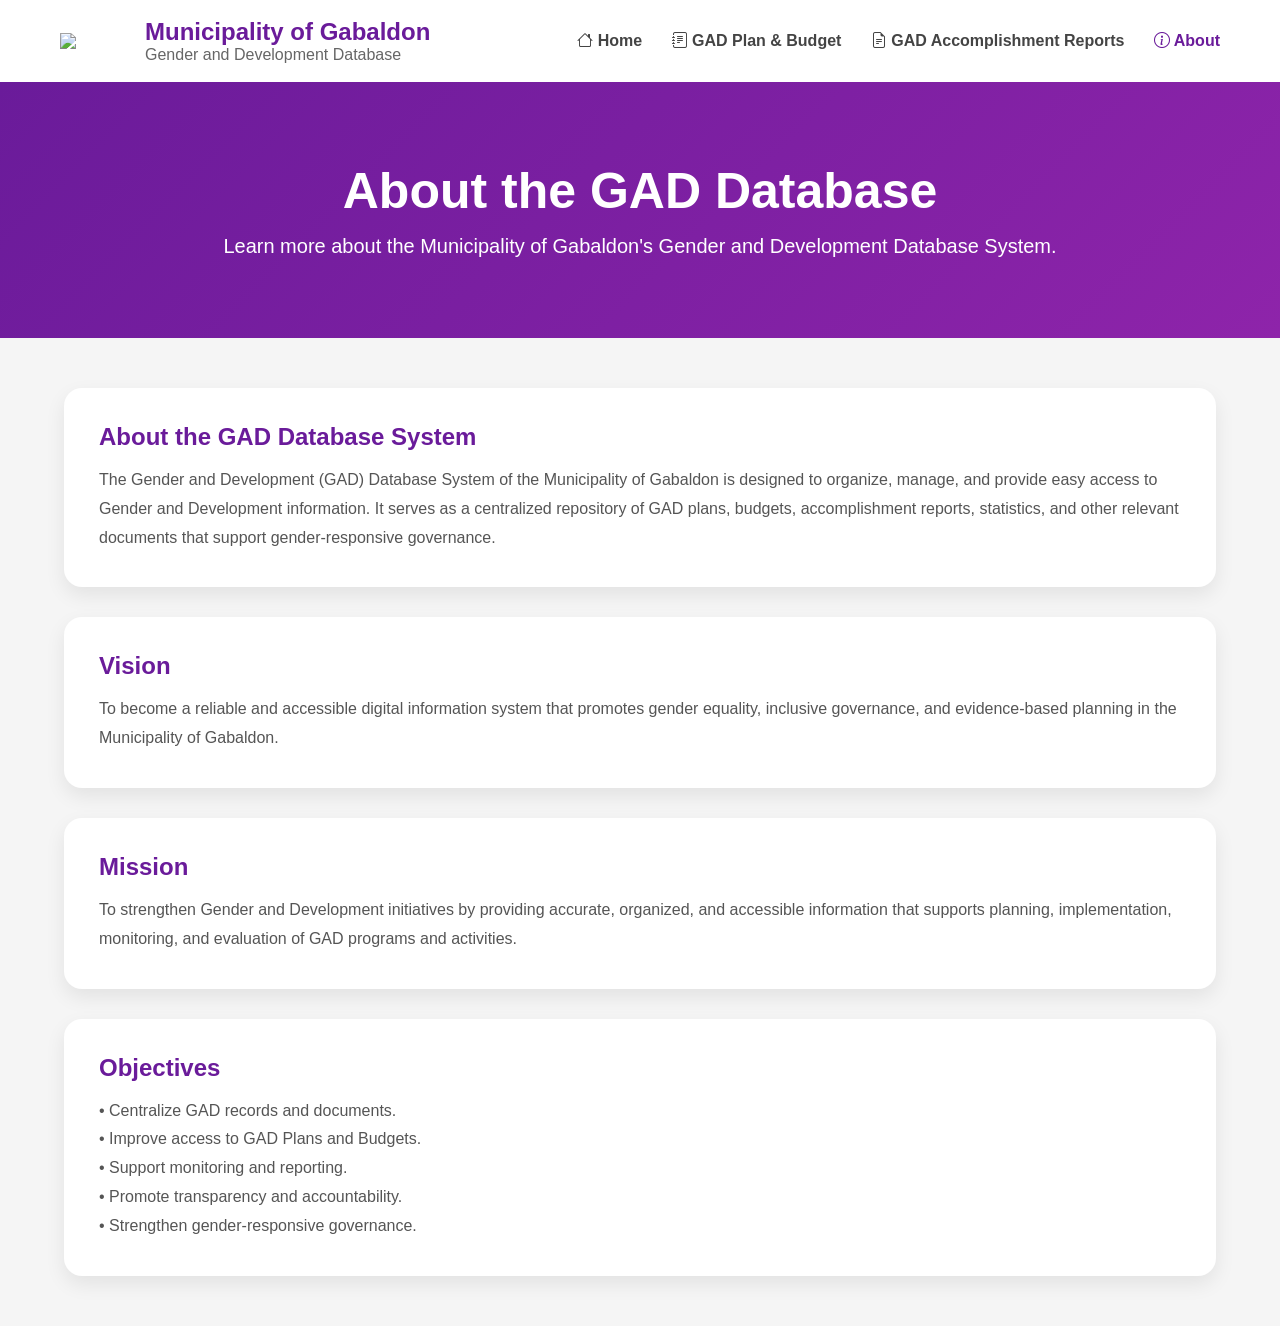
==== about.html @ 220d92e8 "Add files via upload" ====
<!DOCTYPE html>
<html lang="en">
<head>
<meta charset="UTF-8">
<meta name="viewport" content="width=device-width, initial-scale=1.0">

<title>About</title>

<link rel="stylesheet" href="about.css">

<link rel="stylesheet"
href="https://cdn.jsdelivr.net/npm/bootstrap-icons@1.11.3/font/bootstrap-icons.min.css">

</head>

<body>

<header class="topbar">

<div class="logo">

<img src="logo gabaldon.png" width="70">

<div>

<h2>Municipality of Gabaldon</h2>

<p>Gender and Development Database</p>

</div>

</div>

<nav>

<a href="index.html">
    <i class="bi bi-house"></i> Home
</a>

<a href="gad-plan-budget.html">
    <i class="bi bi-journal-text"></i> GAD Plan & Budget
</a>

<a href="gad-reports.html">
    <i class="bi bi-file-earmark-text"></i> GAD Accomplishment Reports
</a>

<a class="active" href="about.html">
    <i class="bi bi-info-circle"></i> About
</a>

</nav>
</header>

<section class="hero">

<h1>About the GAD Database</h1>

<p>
Learn more about the Municipality of Gabaldon's
Gender and Development Database System.
</p>

</section>
<div class="container">

<div class="about-card">

<h2>About the GAD Database System</h2>

<p>

The Gender and Development (GAD) Database System of the Municipality of Gabaldon is designed to organize, manage, and provide easy access to Gender and Development information. It serves as a centralized repository of GAD plans, budgets, accomplishment reports, statistics, and other relevant documents that support gender-responsive governance.

</p>

</div>

<div class="about-card">

<h2>Vision</h2>

<p>

To become a reliable and accessible digital information system that promotes gender equality, inclusive governance, and evidence-based planning in the Municipality of Gabaldon.

</p>

</div>

<div class="about-card">

<h2>Mission</h2>

<p>

To strengthen Gender and Development initiatives by providing accurate, organized, and accessible information that supports planning, implementation, monitoring, and evaluation of GAD programs and activities.

</p>

</div>

<div class="about-card">

<h2>Objectives</h2>

<p>

• Centralize GAD records and documents.<br>

• Improve access to GAD Plans and Budgets.<br>

• Support monitoring and reporting.<br>

• Promote transparency and accountability.<br>

• Strengthen gender-responsive governance.

</p>

</div>

</div>
</body>

</html>
---- about.css ----
/* GENERAL */

*{
    margin:0;
    padding:0;
    box-sizing:border-box;
    font-family:Arial,sans-serif;
}

body{
    background:#f5f5f5;
}

/* HEADER */

.topbar{
    background:#fff;
    display:flex;
    justify-content:space-between;
    align-items:center;
    padding:18px 60px;
    box-shadow:0 2px 10px rgba(0,0,0,.1);
}

.logo{
    display:flex;
    align-items:center;
    gap:15px;
}

.logo h2{
    color:#6A1B9A;
}

.logo p{
    color:#666;
}

nav a{
    text-decoration:none;
    color:#444;
    margin-left:25px;
    font-weight:bold;
}

nav a.active,
nav a:hover{
    color:#6A1B9A;
}

/* HERO */

.hero{

    background:linear-gradient(135deg,#6A1B9A,#8E24AA);

    color:white;

    text-align:center;

    padding:80px 20px;

}

.hero h1{

    font-size:50px;

}

.hero p{

    margin-top:15px;

    font-size:20px;

}

/* CONTENT */

.container{

    width:90%;

    max-width:1200px;

    margin:50px auto;

}

/* CARD */

.about-card{

    background:white;

    padding:35px;

    border-radius:18px;

    margin-bottom:30px;

    box-shadow:0 8px 20px rgba(0,0,0,.08);

}

.about-card h2{

    color:#6A1B9A;

    margin-bottom:15px;

}

.about-card p{

    line-height:1.8;

    color:#555;

}
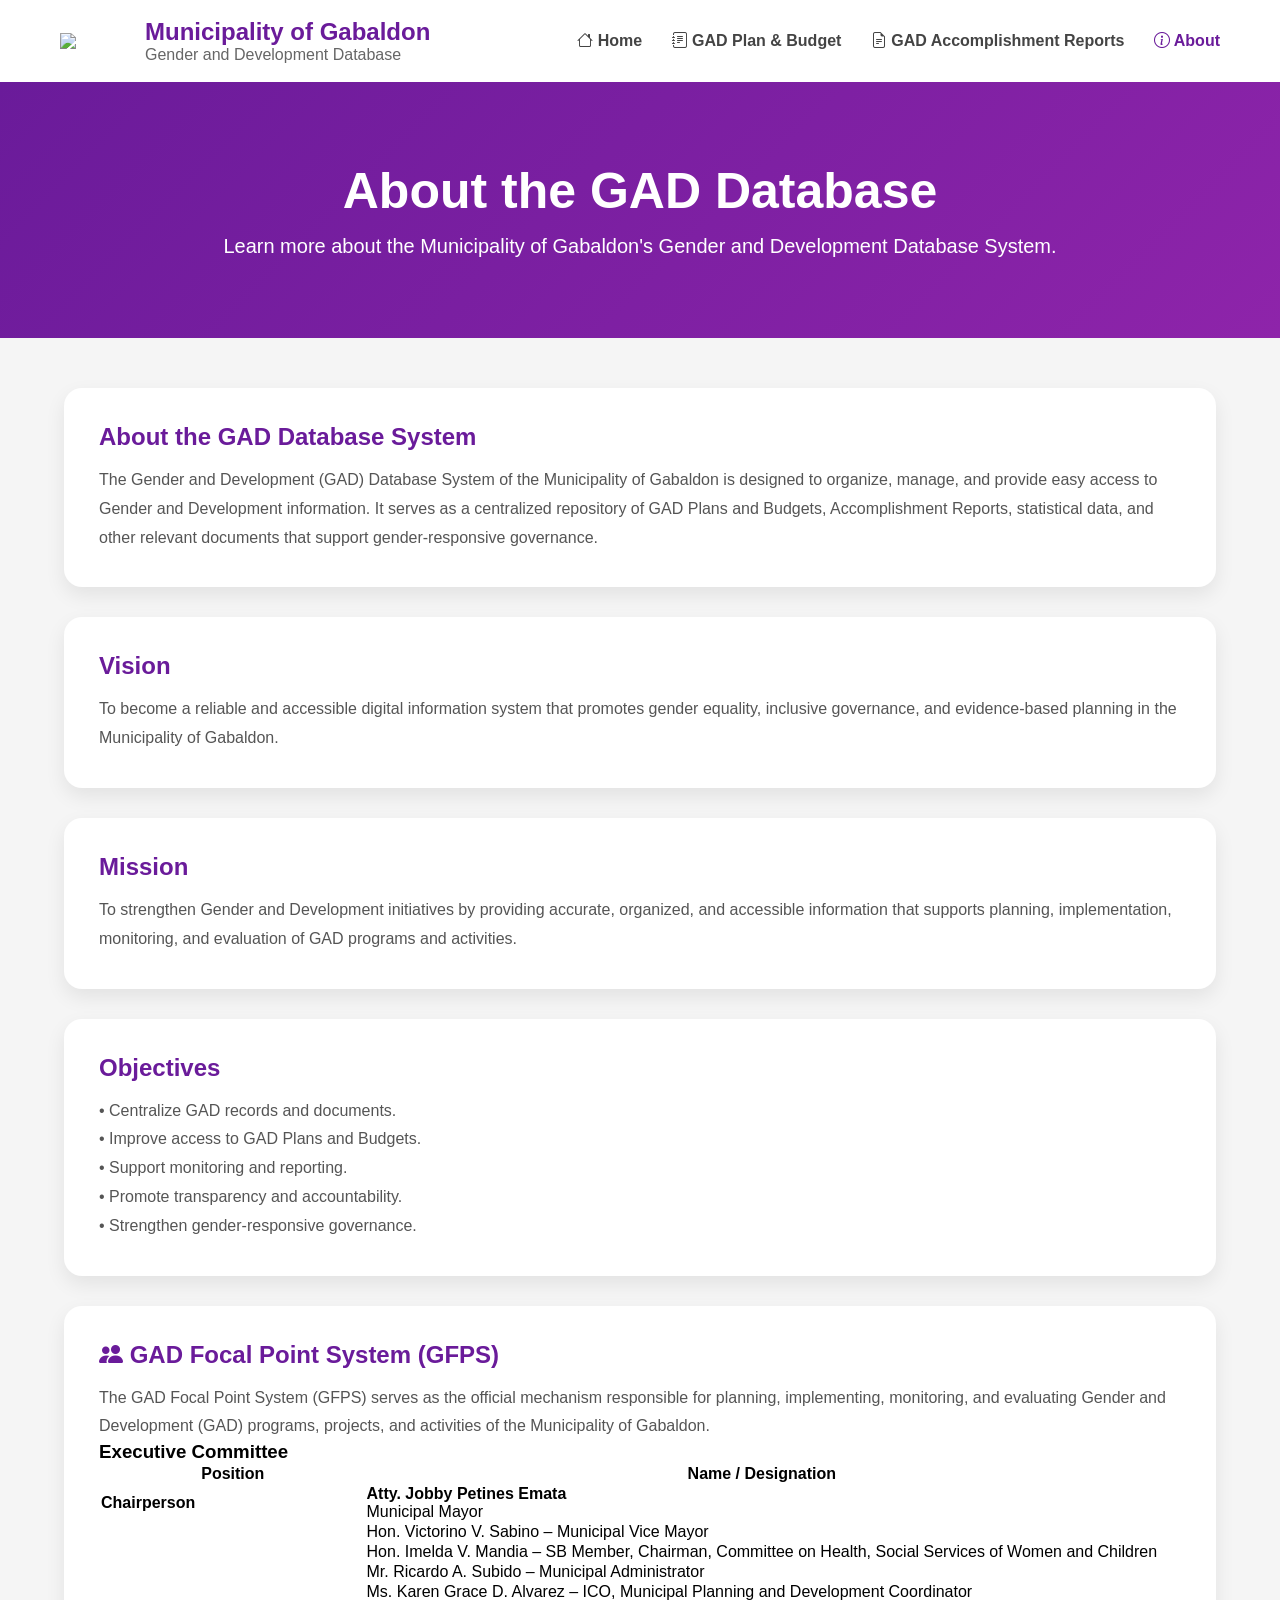
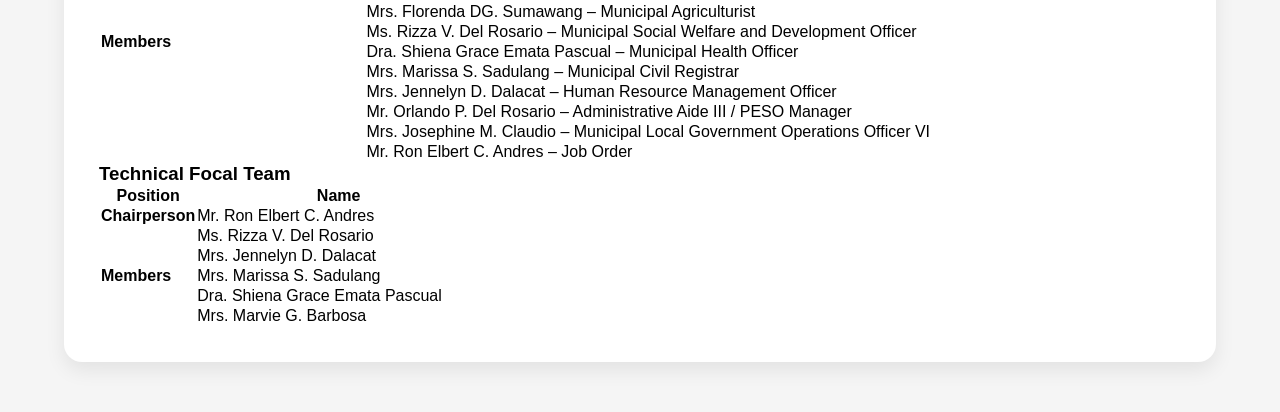
==== commit 7862c7bc: "Update about.html" ====
--- a/about.html
+++ b/about.html
@@ -34,22 +34,23 @@
 <nav>
 
 <a href="index.html">
-    <i class="bi bi-house"></i> Home
+<i class="bi bi-house"></i> Home
 </a>
 
 <a href="gad-plan-budget.html">
-    <i class="bi bi-journal-text"></i> GAD Plan & Budget
+<i class="bi bi-journal-text"></i> GAD Plan & Budget
 </a>
 
 <a href="gad-reports.html">
-    <i class="bi bi-file-earmark-text"></i> GAD Accomplishment Reports
+<i class="bi bi-file-earmark-text"></i> GAD Accomplishment Reports
 </a>
 
 <a class="active" href="about.html">
-    <i class="bi bi-info-circle"></i> About
+<i class="bi bi-info-circle"></i> About
 </a>
 
 </nav>
+
 </header>
 
 <section class="hero">
@@ -62,19 +63,24 @@
 </p>
 
 </section>
+
 <div class="container">
 
+<!-- ABOUT -->
+
 <div class="about-card">
 
 <h2>About the GAD Database System</h2>
 
 <p>
 
-The Gender and Development (GAD) Database System of the Municipality of Gabaldon is designed to organize, manage, and provide easy access to Gender and Development information. It serves as a centralized repository of GAD plans, budgets, accomplishment reports, statistics, and other relevant documents that support gender-responsive governance.
-
-</p>
-
-</div>
+The Gender and Development (GAD) Database System of the Municipality of Gabaldon is designed to organize, manage, and provide easy access to Gender and Development information. It serves as a centralized repository of GAD Plans and Budgets, Accomplishment Reports, statistical data, and other relevant documents that support gender-responsive governance.
+
+</p>
+
+</div>
+
+<!-- VISION -->
 
 <div class="about-card">
 
@@ -88,6 +94,8 @@
 
 </div>
 
+<!-- MISSION -->
+
 <div class="about-card">
 
 <h2>Mission</h2>
@@ -100,6 +108,8 @@
 
 </div>
 
+<!-- OBJECTIVES -->
+
 <div class="about-card">
 
 <h2>Objectives</h2>
@@ -107,20 +117,135 @@
 <p>
 
 • Centralize GAD records and documents.<br>
-
 • Improve access to GAD Plans and Budgets.<br>
-
 • Support monitoring and reporting.<br>
-
 • Promote transparency and accountability.<br>
-
 • Strengthen gender-responsive governance.
 
 </p>
 
 </div>
 
-</div>
+<!-- GFPS -->
+
+<div class="about-card">
+
+<h2><i class="bi bi-people-fill"></i> GAD Focal Point System (GFPS)</h2>
+
+<p>
+
+The GAD Focal Point System (GFPS) serves as the official mechanism responsible for planning, implementing, monitoring, and evaluating Gender and Development (GAD) programs, projects, and activities of the Municipality of Gabaldon.
+
+</p>
+
+<h3>Executive Committee</h3>
+
+<table class="gfps-table">
+
+<tr>
+<th width="25%">Position</th>
+<th>Name / Designation</th>
+</tr>
+
+<tr>
+<td><strong>Chairperson</strong></td>
+<td>
+<strong>Atty. Jobby Petines Emata</strong><br>
+Municipal Mayor
+</td>
+</tr>
+
+<tr>
+<td rowspan="12"><strong>Members</strong></td>
+<td>Hon. Victorino V. Sabino – Municipal Vice Mayor</td>
+</tr>
+
+<tr>
+<td>Hon. Imelda V. Mandia – SB Member, Chairman, Committee on Health, Social Services of Women and Children</td>
+</tr>
+
+<tr>
+<td>Mr. Ricardo A. Subido – Municipal Administrator</td>
+</tr>
+
+<tr>
+<td>Ms. Karen Grace D. Alvarez – ICO, Municipal Planning and Development Coordinator</td>
+</tr>
+
+<tr>
+<td>Mrs. Florenda DG. Sumawang – Municipal Agriculturist</td>
+</tr>
+
+<tr>
+<td>Ms. Rizza V. Del Rosario – Municipal Social Welfare and Development Officer</td>
+</tr>
+
+<tr>
+<td>Dra. Shiena Grace Emata Pascual – Municipal Health Officer</td>
+</tr>
+
+<tr>
+<td>Mrs. Marissa S. Sadulang – Municipal Civil Registrar</td>
+</tr>
+
+<tr>
+<td>Mrs. Jennelyn D. Dalacat – Human Resource Management Officer</td>
+</tr>
+
+<tr>
+<td>Mr. Orlando P. Del Rosario – Administrative Aide III / PESO Manager</td>
+</tr>
+
+<tr>
+<td>Mrs. Josephine M. Claudio – Municipal Local Government Operations Officer VI</td>
+</tr>
+
+<tr>
+<td>Mr. Ron Elbert C. Andres – Job Order</td>
+</tr>
+
+</table>
+
+<h3>Technical Focal Team</h3>
+
+<table class="gfps-table">
+
+<tr>
+<th width="25%">Position</th>
+<th>Name</th>
+</tr>
+
+<tr>
+<td><strong>Chairperson</strong></td>
+<td>Mr. Ron Elbert C. Andres</td>
+</tr>
+
+<tr>
+<td rowspan="5"><strong>Members</strong></td>
+<td>Ms. Rizza V. Del Rosario</td>
+</tr>
+
+<tr>
+<td>Mrs. Jennelyn D. Dalacat</td>
+</tr>
+
+<tr>
+<td>Mrs. Marissa S. Sadulang</td>
+</tr>
+
+<tr>
+<td>Dra. Shiena Grace Emata Pascual</td>
+</tr>
+
+<tr>
+<td>Mrs. Marvie G. Barbosa</td>
+</tr>
+
+</table>
+
+</div>
+
+</div>
+
 </body>
-
-</html>+</html>
